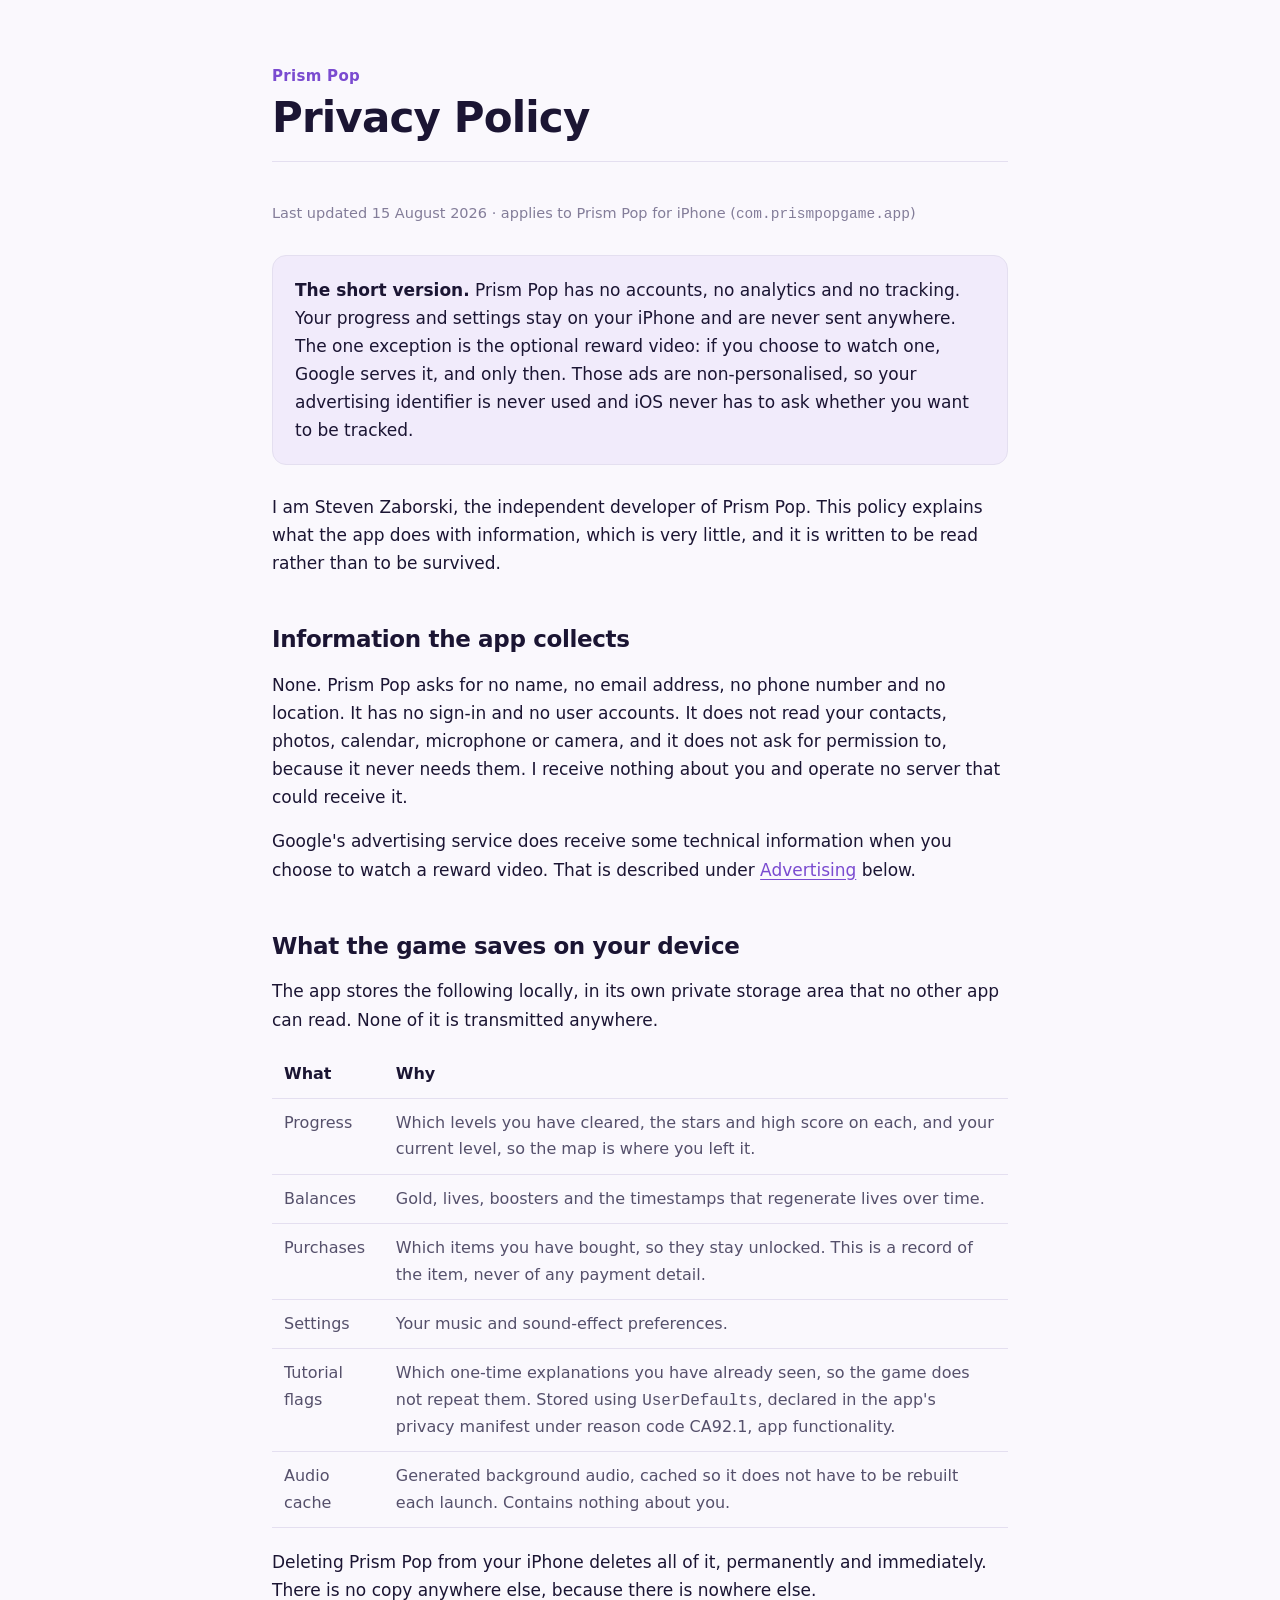
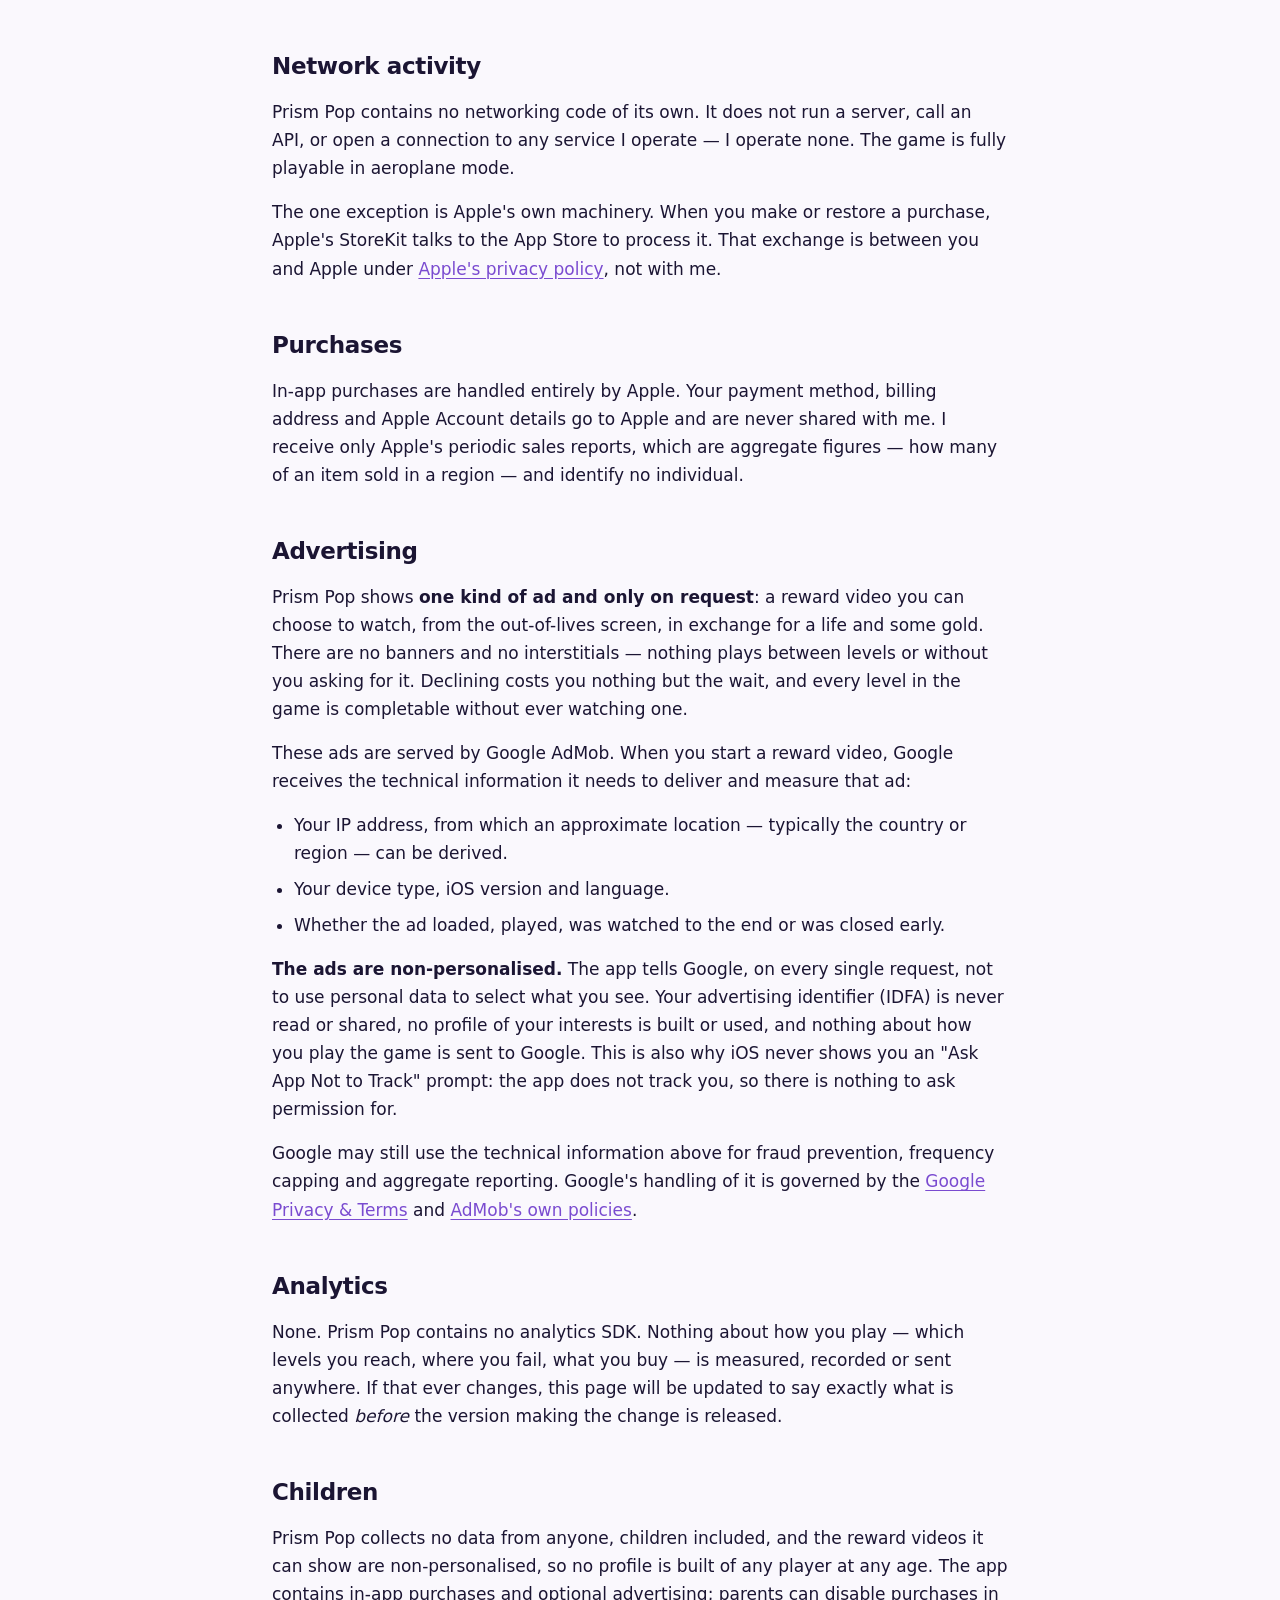
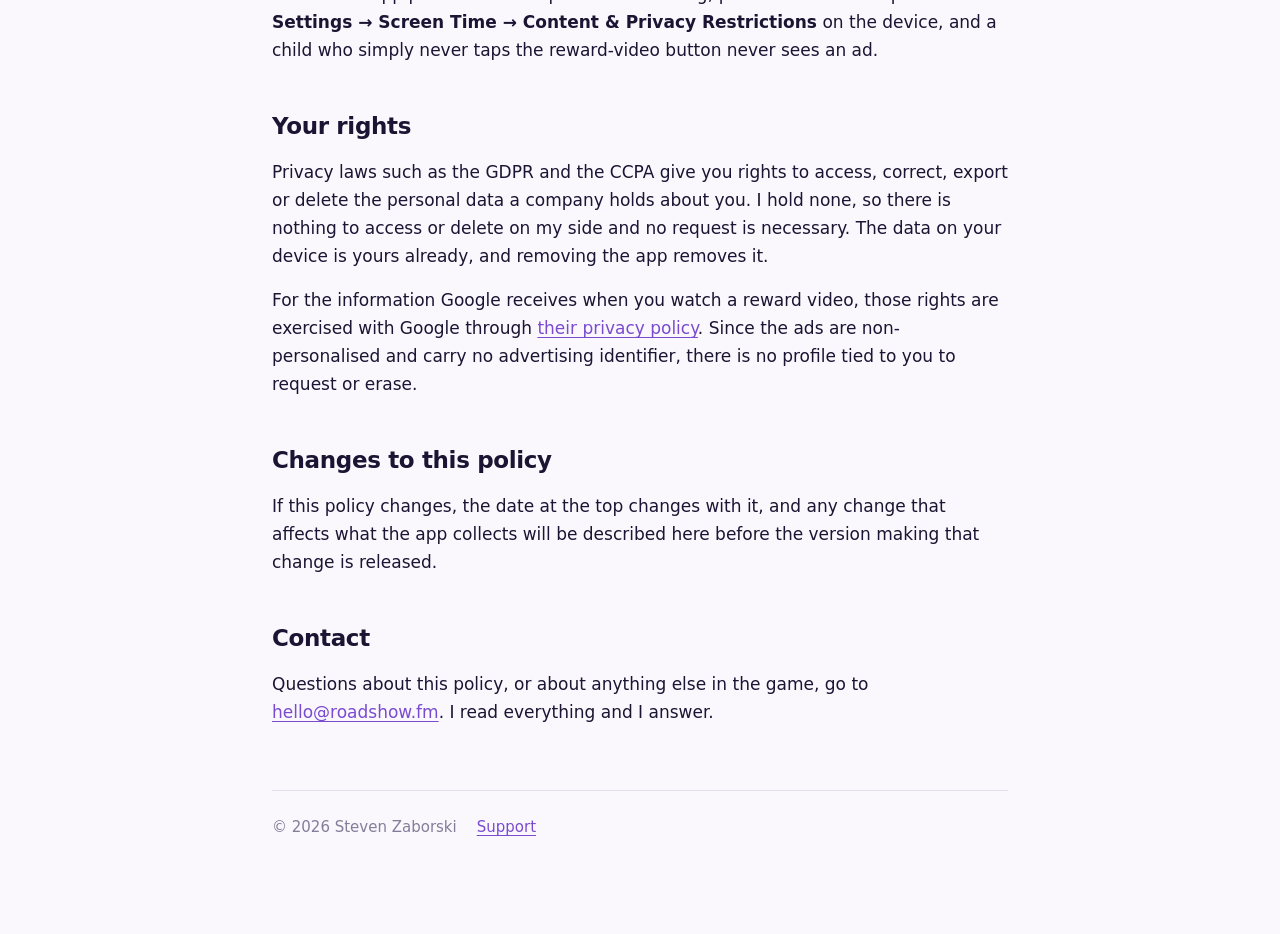
==== privacy.html @ a7c7065f "Prism Pop support and privacy pages" ====
<!doctype html>
<html lang="en">
<head>
<meta charset="utf-8" />
<meta name="viewport" content="width=device-width, initial-scale=1" />
<title>Privacy Policy — Prism Pop</title>
<meta name="description" content="Prism Pop collects no personal data. Everything the game saves stays on your device." />
<link rel="stylesheet" href="style.css" />
</head>
<body>
<div class="wrap">

<header>
  <p class="game">Prism Pop</p>
  <h1>Privacy Policy</h1>
</header>

<p class="updated">Last updated 15 August 2026 &middot; applies to Prism Pop for iPhone
  (<code>com.prismpopgame.app</code>)</p>

<div class="callout">
  <p><strong>The short version.</strong> Prism Pop has no accounts, no analytics
  and no tracking. Your progress and settings stay on your iPhone and are never
  sent anywhere. The one exception is the optional reward video: if you choose
  to watch one, Google serves it, and only then. Those ads are non-personalised,
  so your advertising identifier is never used and iOS never has to ask whether
  you want to be tracked.</p>
</div>

<p>I am Steven Zaborski, the independent developer of Prism Pop. This policy
  explains what the app does with information, which is very little, and it is
  written to be read rather than to be survived.</p>

<h2>Information the app collects</h2>

<p>None. Prism Pop asks for no name, no email address, no phone number and no
  location. It has no sign-in and no user accounts. It does not read your
  contacts, photos, calendar, microphone or camera, and it does not ask for
  permission to, because it never needs them. I receive nothing about you and
  operate no server that could receive it.</p>

<p>Google's advertising service does receive some technical information when you
  choose to watch a reward video. That is described under
  <a href="#ads">Advertising</a> below.</p>

<h2>What the game saves on your device</h2>

<p>The app stores the following locally, in its own private storage area that no
  other app can read. None of it is transmitted anywhere.</p>

<div class="scroller">
<table>
  <tr><th>What</th><th>Why</th></tr>
  <tr>
    <td>Progress</td>
    <td>Which levels you have cleared, the stars and high score on each, and your
      current level, so the map is where you left it.</td>
  </tr>
  <tr>
    <td>Balances</td>
    <td>Gold, lives, boosters and the timestamps that regenerate lives over time.</td>
  </tr>
  <tr>
    <td>Purchases</td>
    <td>Which items you have bought, so they stay unlocked. This is a record of
      the item, never of any payment detail.</td>
  </tr>
  <tr>
    <td>Settings</td>
    <td>Your music and sound-effect preferences.</td>
  </tr>
  <tr>
    <td>Tutorial flags</td>
    <td>Which one-time explanations you have already seen, so the game does not
      repeat them. Stored using <code>UserDefaults</code>, declared in the app's
      privacy manifest under reason code CA92.1, app functionality.</td>
  </tr>
  <tr>
    <td>Audio cache</td>
    <td>Generated background audio, cached so it does not have to be rebuilt each
      launch. Contains nothing about you.</td>
  </tr>
</table>
</div>

<p>Deleting Prism Pop from your iPhone deletes all of it, permanently and
  immediately. There is no copy anywhere else, because there is nowhere else.</p>

<h2>Network activity</h2>

<p>Prism Pop contains no networking code of its own. It does not run a server,
  call an API, or open a connection to any service I operate — I operate none.
  The game is fully playable in aeroplane mode.</p>

<p>The one exception is Apple's own machinery. When you make or restore a
  purchase, Apple's StoreKit talks to the App Store to process it. That exchange
  is between you and Apple under
  <a href="https://www.apple.com/legal/privacy/">Apple's privacy policy</a>, not
  with me.</p>

<h2>Purchases</h2>

<p>In-app purchases are handled entirely by Apple. Your payment method, billing
  address and Apple Account details go to Apple and are never shared with me. I
  receive only Apple's periodic sales reports, which are aggregate figures —
  how many of an item sold in a region — and identify no individual.</p>

<h2 id="ads">Advertising</h2>

<p>Prism Pop shows <strong>one kind of ad and only on request</strong>: a reward
  video you can choose to watch, from the out-of-lives screen, in exchange for a
  life and some gold. There are no banners and no interstitials — nothing plays
  between levels or without you asking for it. Declining costs you nothing but
  the wait, and every level in the game is completable without ever watching one.</p>

<p>These ads are served by Google AdMob. When you start a reward video, Google
  receives the technical information it needs to deliver and measure that ad:</p>

<ul>
  <li>Your IP address, from which an approximate location — typically the
    country or region — can be derived.</li>
  <li>Your device type, iOS version and language.</li>
  <li>Whether the ad loaded, played, was watched to the end or was closed early.</li>
</ul>

<p><strong>The ads are non-personalised.</strong> The app tells Google, on every
  single request, not to use personal data to select what you see. Your
  advertising identifier (IDFA) is never read or shared, no profile of your
  interests is built or used, and nothing about how you play the game is sent to
  Google. This is also why iOS never shows you an "Ask App Not to Track" prompt:
  the app does not track you, so there is nothing to ask permission for.</p>

<p>Google may still use the technical information above for fraud prevention,
  frequency capping and aggregate reporting. Google's handling of it is governed
  by the
  <a href="https://policies.google.com/technologies/partner-sites">Google Privacy &amp; Terms</a>
  and <a href="https://support.google.com/admob/answer/6128543">AdMob's own policies</a>.</p>

<h2>Analytics</h2>

<p>None. Prism Pop contains no analytics SDK. Nothing about how you play — which
  levels you reach, where you fail, what you buy — is measured, recorded or sent
  anywhere. If that ever changes, this page will be updated to say exactly what
  is collected <em>before</em> the version making the change is released.</p>

<h2>Children</h2>

<p>Prism Pop collects no data from anyone, children included, and the reward
  videos it can show are non-personalised, so no profile is built of any player
  at any age. The app contains in-app purchases and optional advertising;
  parents can disable purchases in <strong>Settings &rarr; Screen Time &rarr;
  Content &amp; Privacy Restrictions</strong> on the device, and a child who
  simply never taps the reward-video button never sees an ad.</p>

<h2>Your rights</h2>

<p>Privacy laws such as the GDPR and the CCPA give you rights to access, correct,
  export or delete the personal data a company holds about you. I hold none, so
  there is nothing to access or delete on my side and no request is necessary.
  The data on your device is yours already, and removing the app removes it.</p>

<p>For the information Google receives when you watch a reward video, those
  rights are exercised with Google through
  <a href="https://policies.google.com/privacy">their privacy policy</a>. Since
  the ads are non-personalised and carry no advertising identifier, there is no
  profile tied to you to request or erase.</p>

<h2>Changes to this policy</h2>

<p>If this policy changes, the date at the top changes with it, and any change
  that affects what the app collects will be described here before the version
  making that change is released.</p>

<h2>Contact</h2>

<p>Questions about this policy, or about anything else in the game, go to
  <a href="mailto:hello@roadshow.fm">hello@roadshow.fm</a>. I read everything
  and I answer.</p>

<footer>
  <span>&copy; 2026 Steven Zaborski</span>
  <a href="index.html">Support</a>
</footer>

</div>
</body>
</html>
---- style.css ----
/* Shared styling for the two public pages App Store Connect requires.
   Self-contained: no webfonts, no CDN, nothing to break years from now. */

:root {
  --ground: #faf8fd;
  --surface: #ffffff;
  --edge: #e4dff0;
  --ink: #1b1533;
  --ink-dim: #55506b;
  --ink-faint: #837d99;
  --accent: #7a4bd0;
  --accent-soft: #f1ebfb;
  --display: ui-rounded, "SF Pro Rounded", "Segoe UI", system-ui, sans-serif;
  --body: system-ui, -apple-system, "Segoe UI", Roboto, sans-serif;
}

@media (prefers-color-scheme: dark) {
  :root {
    --ground: #100c22;
    --surface: #1a1436;
    --edge: #2e2752;
    --ink: #f2effa;
    --ink-dim: #b3abd0;
    --ink-faint: #837b9f;
    --accent: #ffc74d;
    --accent-soft: #241d44;
  }
}

* { box-sizing: border-box; }

body {
  margin: 0;
  padding: 0 22px 96px;
  background: var(--ground);
  color: var(--ink);
  font-family: var(--body);
  font-size: 17px;
  line-height: 1.65;
  -webkit-text-size-adjust: 100%;
}

.wrap { max-width: 46rem; margin: 0 auto; }

header {
  padding: 64px 0 8px;
  border-bottom: 1px solid var(--edge);
  margin-bottom: 40px;
}

.game {
  font-family: var(--display);
  font-size: 15px;
  font-weight: 700;
  letter-spacing: 0.02em;
  color: var(--accent);
  margin: 0 0 6px;
}

h1 {
  font-family: var(--display);
  font-size: clamp(30px, 6vw, 42px);
  font-weight: 700;
  letter-spacing: -0.02em;
  line-height: 1.1;
  margin: 0 0 12px;
  text-wrap: balance;
}

.updated {
  font-size: 14.5px;
  color: var(--ink-faint);
  margin: 0 0 28px;
}

h2 {
  font-family: var(--display);
  font-size: 23px;
  font-weight: 700;
  letter-spacing: -0.015em;
  margin: 44px 0 12px;
  text-wrap: balance;
}

h3 {
  font-family: var(--display);
  font-size: 18px;
  font-weight: 600;
  margin: 30px 0 6px;
}

p { margin: 0 0 16px; }

ul { margin: 0 0 16px; padding-left: 22px; }
li { margin-bottom: 8px; }

a {
  color: var(--accent);
  text-underline-offset: 3px;
}
a:focus-visible {
  outline: 2px solid var(--accent);
  outline-offset: 3px;
  border-radius: 3px;
}

.lede {
  font-size: 19px;
  color: var(--ink-dim);
}

.callout {
  background: var(--accent-soft);
  border: 1px solid var(--edge);
  border-radius: 14px;
  padding: 20px 22px;
  margin: 0 0 28px;
}
.callout p:last-child { margin-bottom: 0; }
.callout strong { color: var(--ink); }

table {
  width: 100%;
  border-collapse: collapse;
  margin: 0 0 20px;
  font-size: 16px;
}
th, td {
  text-align: left;
  padding: 11px 12px;
  border-bottom: 1px solid var(--edge);
  vertical-align: top;
}
th {
  font-family: var(--display);
  font-weight: 600;
  color: var(--ink);
}
td { color: var(--ink-dim); }

.scroller { overflow-x: auto; }

footer {
  margin-top: 64px;
  padding-top: 24px;
  border-top: 1px solid var(--edge);
  font-size: 15px;
  color: var(--ink-faint);
  display: flex;
  flex-wrap: wrap;
  gap: 8px 20px;
}
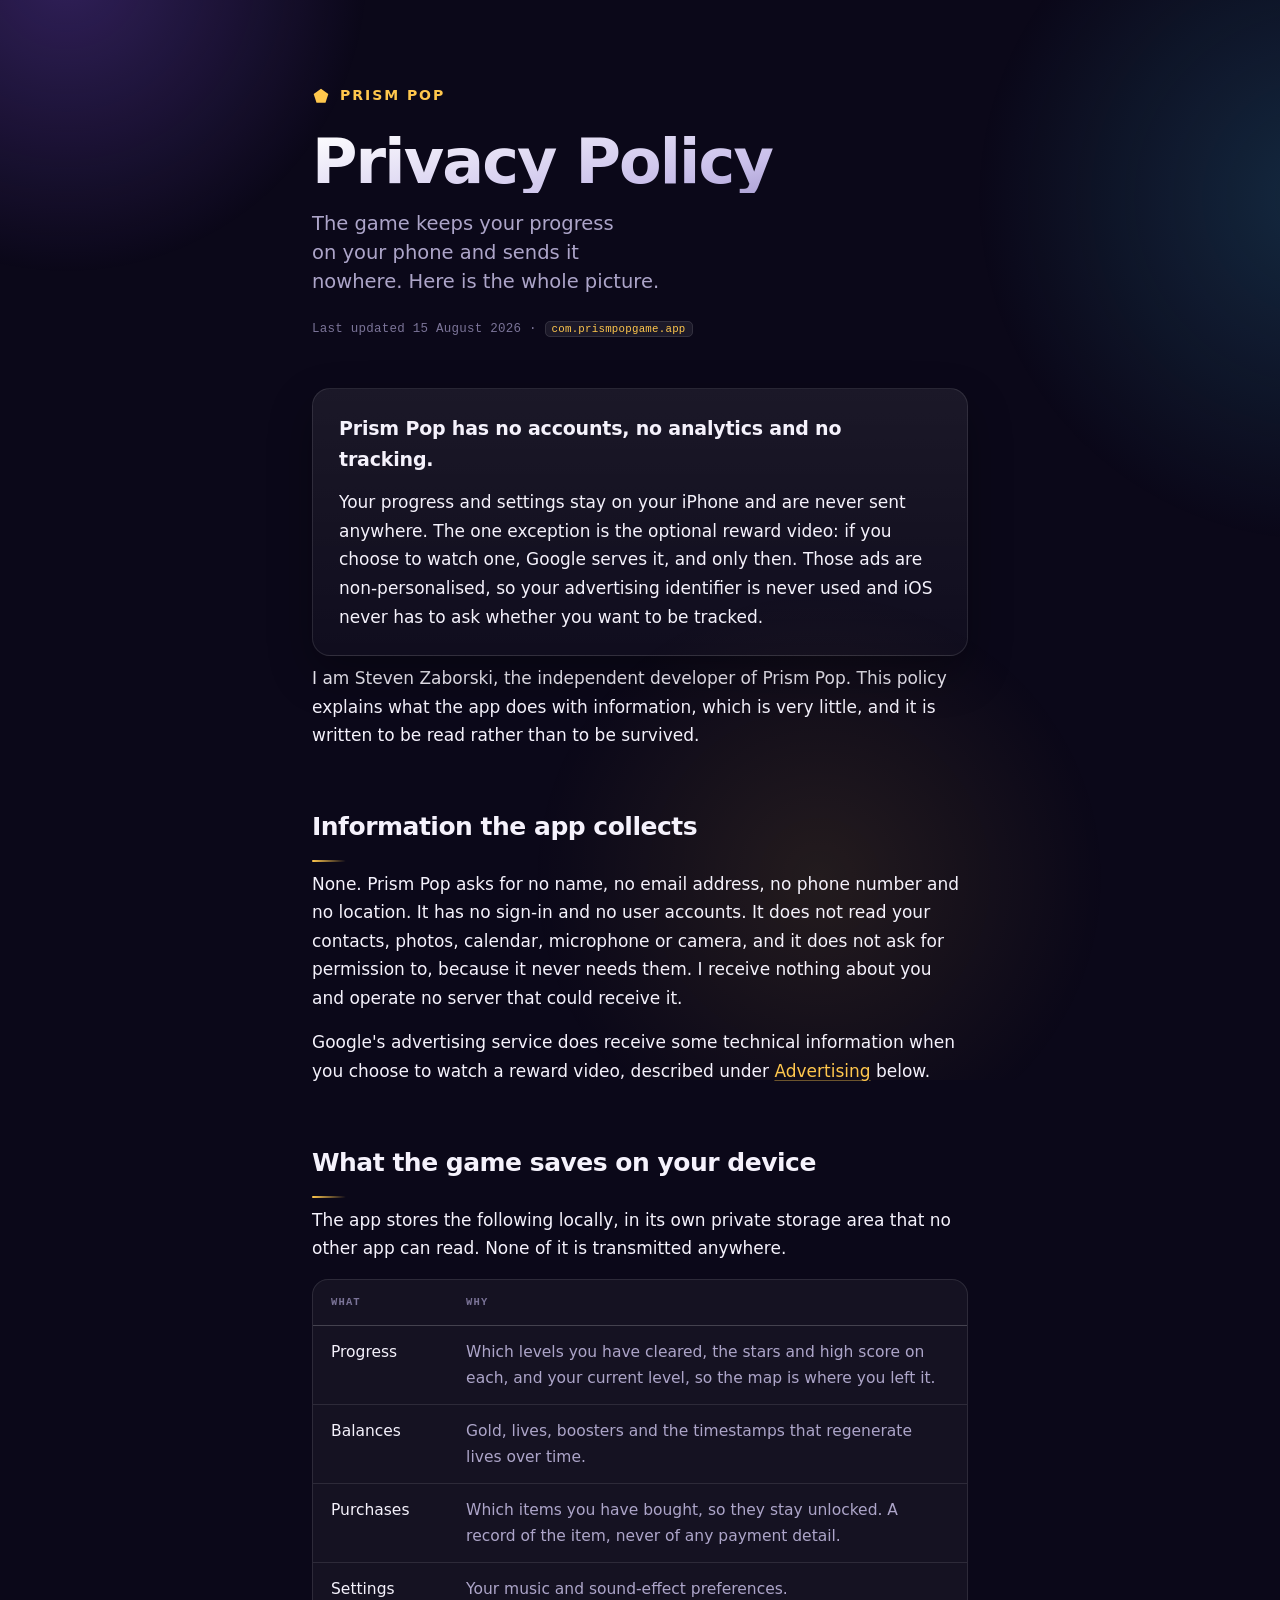
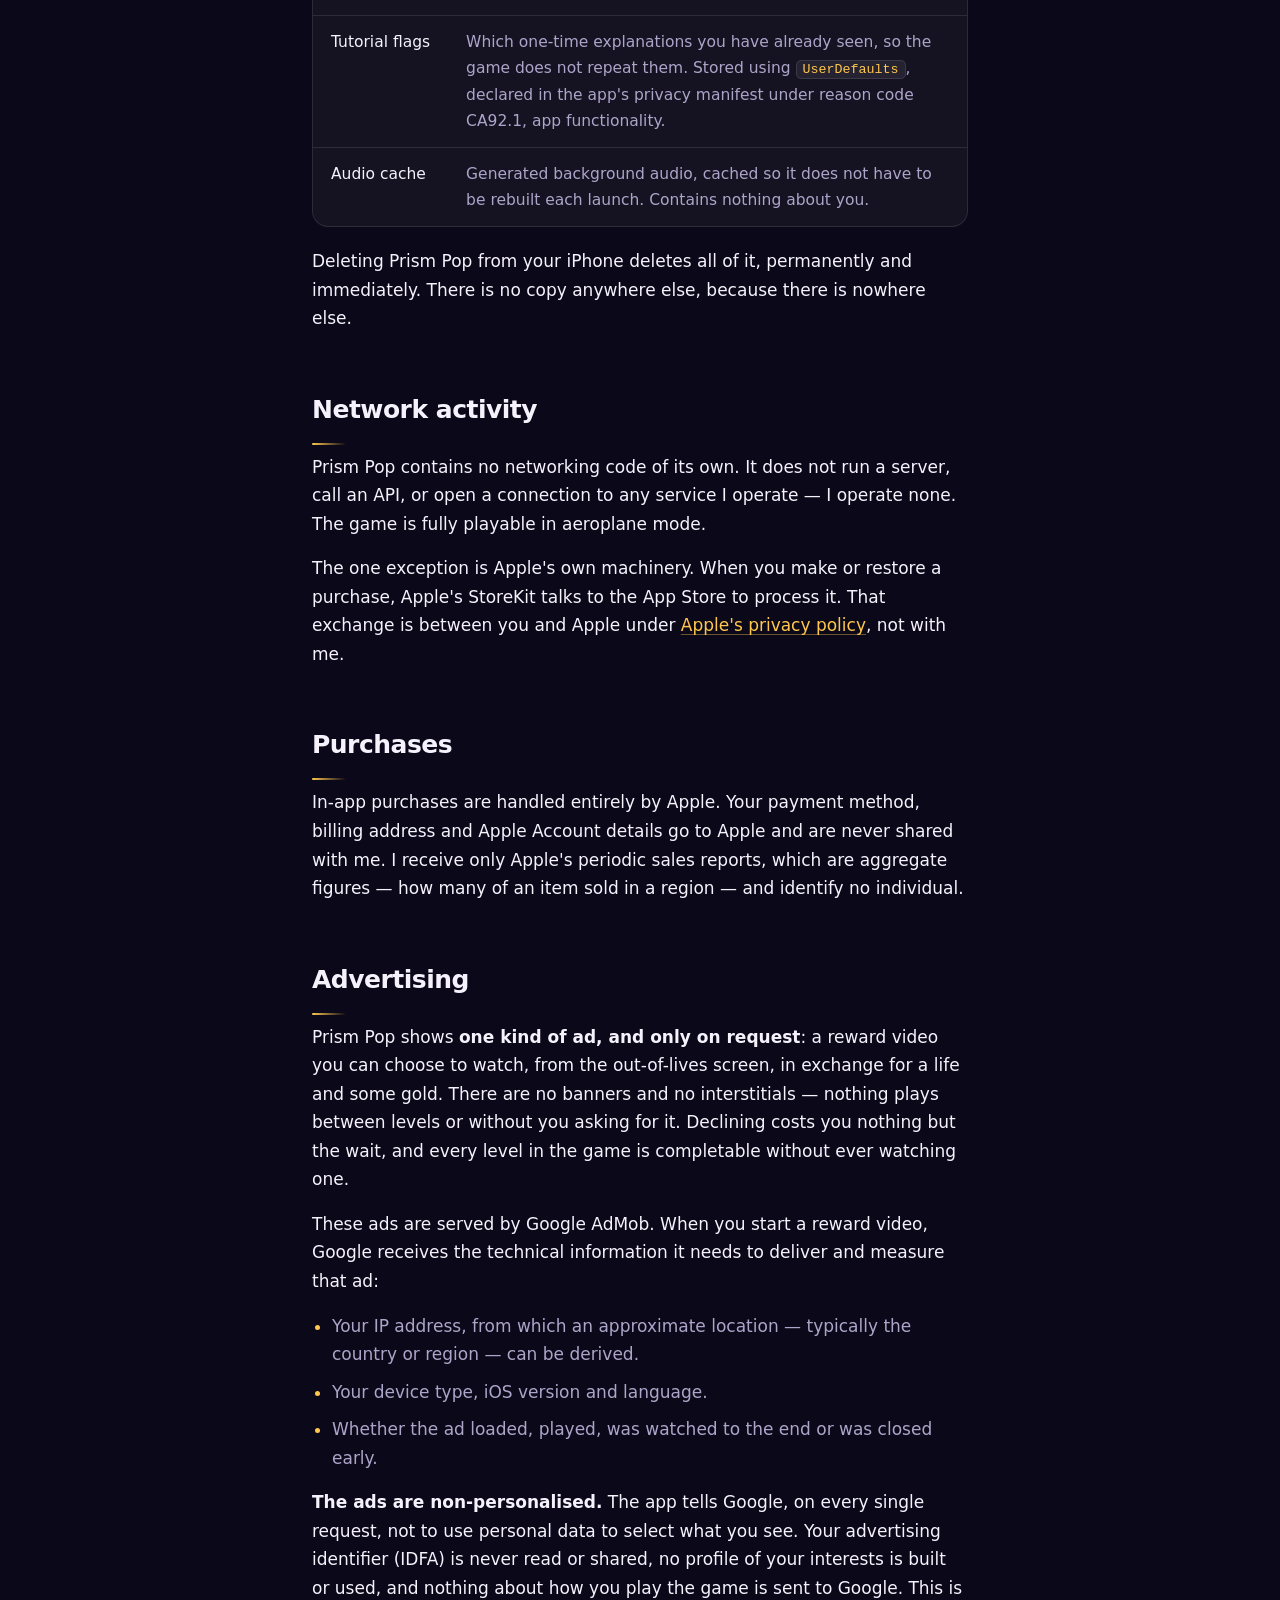
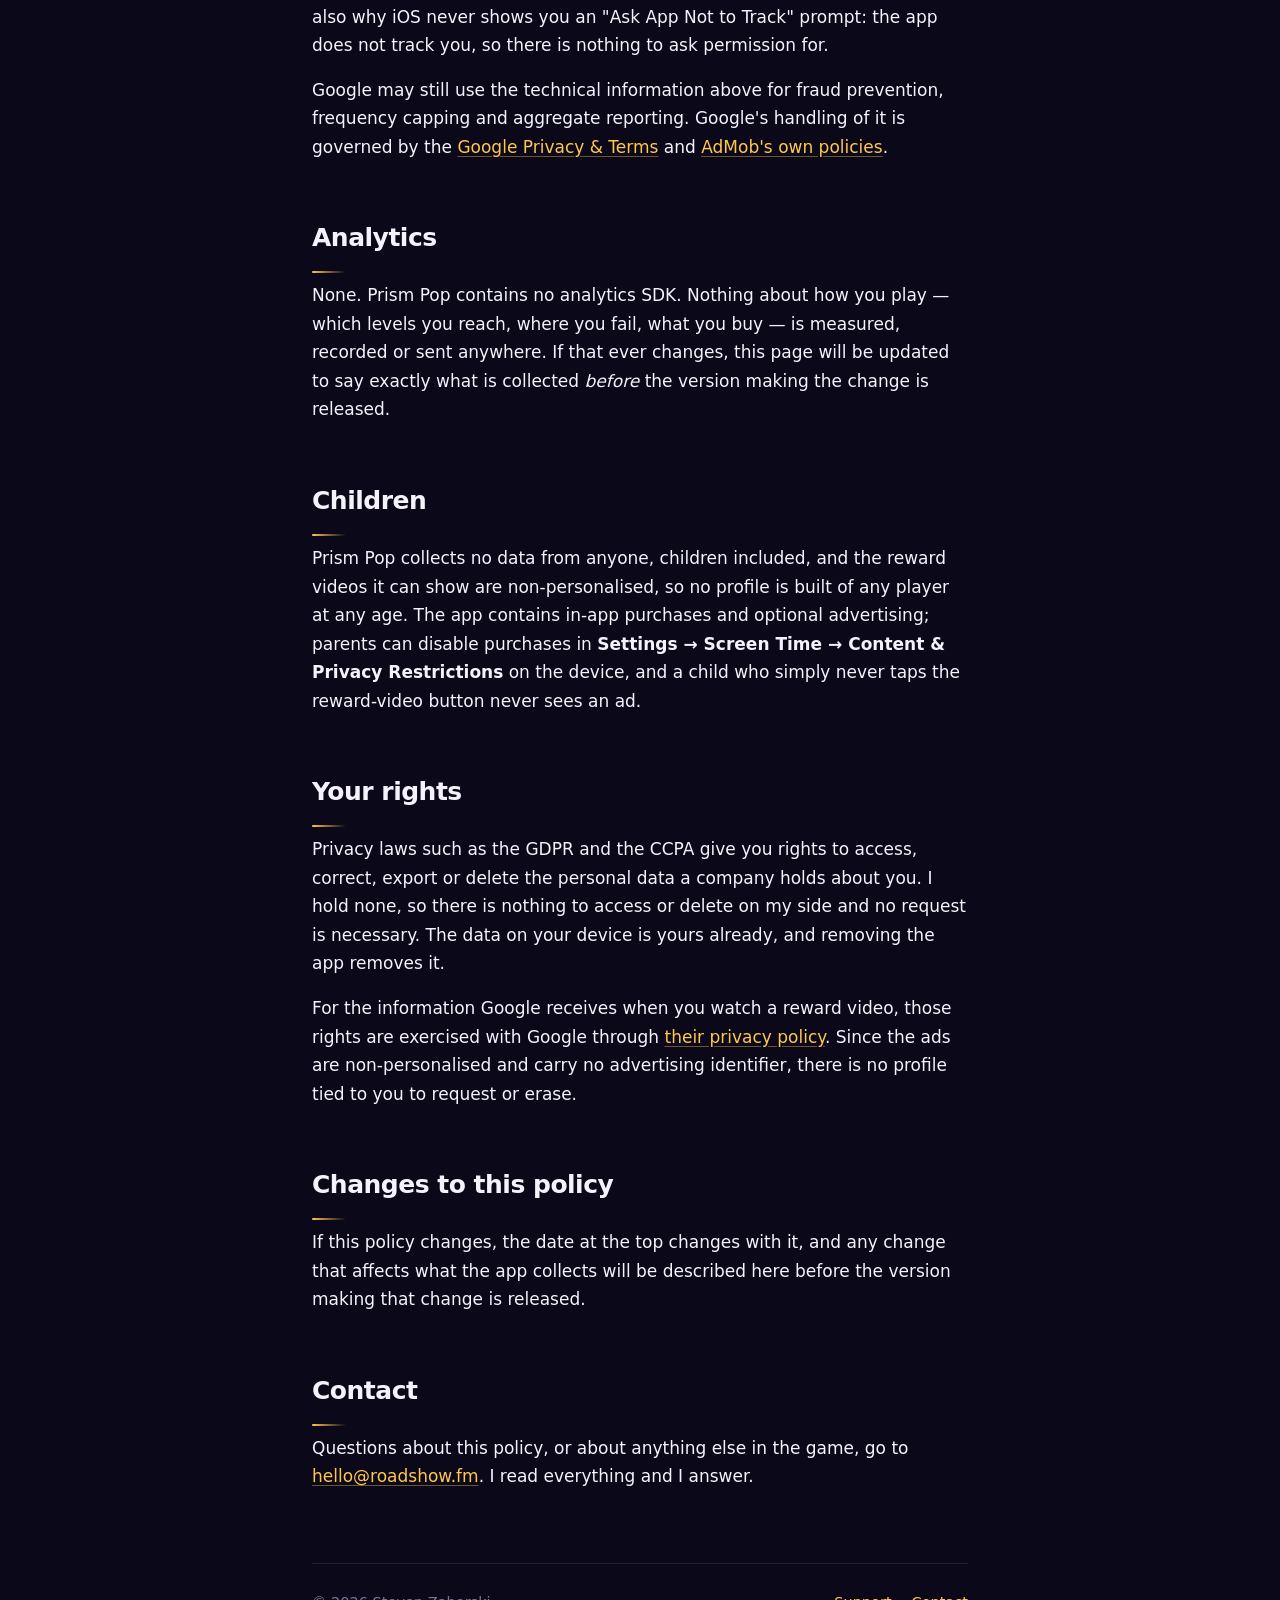
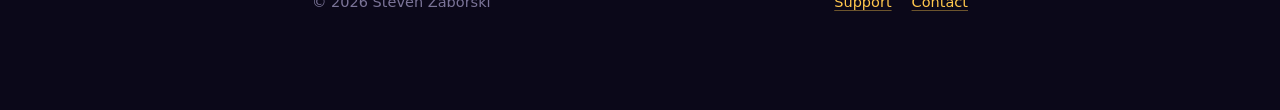
==== commit 251835e3: "Redesign in the game's palette" ====
--- a/privacy.html
+++ b/privacy.html
@@ -5,26 +5,37 @@
 <meta name="viewport" content="width=device-width, initial-scale=1" />
 <title>Privacy Policy — Prism Pop</title>
 <meta name="description" content="Prism Pop collects no personal data. Everything the game saves stays on your device." />
+<meta name="theme-color" content="#0B0819" />
+<link rel="icon" href="data:image/svg+xml,%3Csvg xmlns='http://www.w3.org/2000/svg' viewBox='0 0 32 32'%3E%3Cpolygon points='16,3 29,12.5 24,28 8,28 3,12.5' fill='%23FFC74D'/%3E%3C/svg%3E" />
 <link rel="stylesheet" href="style.css" />
 </head>
 <body>
+<div class="aurora" aria-hidden="true"></div>
+
 <div class="wrap">
 
-<header>
-  <p class="game">Prism Pop</p>
+<header class="masthead">
+  <a class="wordmark" href="index.html">
+    <svg width="18" height="18" viewBox="0 0 32 32" aria-hidden="true">
+      <polygon points="16,3 29,12.5 24,28 8,28 3,12.5" fill="#FFC74D" />
+    </svg>
+    Prism Pop
+  </a>
   <h1>Privacy Policy</h1>
+  <p class="standfirst">The game keeps your progress on your phone and sends it
+    nowhere. Here is the whole picture.</p>
+  <p class="stamp">Last updated 15 August 2026 · <code>com.prismpopgame.app</code></p>
 </header>
 
-<p class="updated">Last updated 15 August 2026 &middot; applies to Prism Pop for iPhone
-  (<code>com.prismpopgame.app</code>)</p>
+<main>
 
 <div class="callout">
-  <p><strong>The short version.</strong> Prism Pop has no accounts, no analytics
-  and no tracking. Your progress and settings stay on your iPhone and are never
-  sent anywhere. The one exception is the optional reward video: if you choose
-  to watch one, Google serves it, and only then. Those ads are non-personalised,
-  so your advertising identifier is never used and iOS never has to ask whether
-  you want to be tracked.</p>
+  <p class="lead">Prism Pop has no accounts, no analytics and no tracking.</p>
+  <p>Your progress and settings stay on your iPhone and are never sent anywhere.
+    The one exception is the optional reward video: if you choose to watch one,
+    Google serves it, and only then. Those ads are non-personalised, so your
+    advertising identifier is never used and iOS never has to ask whether you
+    want to be tracked.</p>
 </div>
 
 <p>I am Steven Zaborski, the independent developer of Prism Pop. This policy
@@ -40,8 +51,8 @@
   operate no server that could receive it.</p>
 
 <p>Google's advertising service does receive some technical information when you
-  choose to watch a reward video. That is described under
-  <a href="#ads">Advertising</a> below.</p>
+  choose to watch a reward video, described under <a href="#ads">Advertising</a>
+  below.</p>
 
 <h2>What the game saves on your device</h2>
 
@@ -62,8 +73,8 @@
   </tr>
   <tr>
     <td>Purchases</td>
-    <td>Which items you have bought, so they stay unlocked. This is a record of
-      the item, never of any payment detail.</td>
+    <td>Which items you have bought, so they stay unlocked. A record of the item,
+      never of any payment detail.</td>
   </tr>
   <tr>
     <td>Settings</td>
@@ -107,7 +118,7 @@
 
 <h2 id="ads">Advertising</h2>
 
-<p>Prism Pop shows <strong>one kind of ad and only on request</strong>: a reward
+<p>Prism Pop shows <strong>one kind of ad, and only on request</strong>: a reward
   video you can choose to watch, from the out-of-lives screen, in exchange for a
   life and some gold. There are no banners and no interstitials — nothing plays
   between levels or without you asking for it. Declining costs you nothing but
@@ -117,8 +128,8 @@
   receives the technical information it needs to deliver and measure that ad:</p>
 
 <ul>
-  <li>Your IP address, from which an approximate location — typically the
-    country or region — can be derived.</li>
+  <li>Your IP address, from which an approximate location — typically the country
+    or region — can be derived.</li>
   <li>Your device type, iOS version and language.</li>
   <li>Whether the ad loaded, played, was watched to the end or was closed early.</li>
 </ul>
@@ -146,40 +157,45 @@
 <h2>Children</h2>
 
 <p>Prism Pop collects no data from anyone, children included, and the reward
-  videos it can show are non-personalised, so no profile is built of any player
-  at any age. The app contains in-app purchases and optional advertising;
-  parents can disable purchases in <strong>Settings &rarr; Screen Time &rarr;
-  Content &amp; Privacy Restrictions</strong> on the device, and a child who
-  simply never taps the reward-video button never sees an ad.</p>
+  videos it can show are non-personalised, so no profile is built of any player at
+  any age. The app contains in-app purchases and optional advertising; parents can
+  disable purchases in <strong>Settings → Screen Time → Content &amp; Privacy
+  Restrictions</strong> on the device, and a child who simply never taps the
+  reward-video button never sees an ad.</p>
 
 <h2>Your rights</h2>
 
 <p>Privacy laws such as the GDPR and the CCPA give you rights to access, correct,
   export or delete the personal data a company holds about you. I hold none, so
-  there is nothing to access or delete on my side and no request is necessary.
-  The data on your device is yours already, and removing the app removes it.</p>
-
-<p>For the information Google receives when you watch a reward video, those
-  rights are exercised with Google through
-  <a href="https://policies.google.com/privacy">their privacy policy</a>. Since
-  the ads are non-personalised and carry no advertising identifier, there is no
-  profile tied to you to request or erase.</p>
+  there is nothing to access or delete on my side and no request is necessary. The
+  data on your device is yours already, and removing the app removes it.</p>
+
+<p>For the information Google receives when you watch a reward video, those rights
+  are exercised with Google through
+  <a href="https://policies.google.com/privacy">their privacy policy</a>. Since the
+  ads are non-personalised and carry no advertising identifier, there is no profile
+  tied to you to request or erase.</p>
 
 <h2>Changes to this policy</h2>
 
-<p>If this policy changes, the date at the top changes with it, and any change
-  that affects what the app collects will be described here before the version
-  making that change is released.</p>
+<p>If this policy changes, the date at the top changes with it, and any change that
+  affects what the app collects will be described here before the version making
+  that change is released.</p>
 
 <h2>Contact</h2>
 
 <p>Questions about this policy, or about anything else in the game, go to
-  <a href="mailto:hello@roadshow.fm">hello@roadshow.fm</a>. I read everything
-  and I answer.</p>
+  <a href="mailto:hello@roadshow.fm">hello@roadshow.fm</a>. I read everything and
+  I answer.</p>
+
+</main>
 
 <footer>
   <span>&copy; 2026 Steven Zaborski</span>
-  <a href="index.html">Support</a>
+  <nav>
+    <a href="index.html">Support</a>
+    <a href="mailto:hello@roadshow.fm">Contact</a>
+  </nav>
 </footer>
 
 </div>
--- a/style.css
+++ b/style.css
@@ -1,152 +1,268 @@
-/* Shared styling for the two public pages App Store Connect requires.
-   Self-contained: no webfonts, no CDN, nothing to break years from now. */
+/* Prism Pop — public pages.
+   Self-contained: no webfonts, no CDN, no JavaScript. The page commits to the
+   game's night palette rather than tracking the system theme, so it reads as an
+   extension of the app on any device. Every colour is painted explicitly. */
 
 :root {
-  --ground: #faf8fd;
-  --surface: #ffffff;
-  --edge: #e4dff0;
-  --ink: #1b1533;
-  --ink-dim: #55506b;
-  --ink-faint: #837d99;
-  --accent: #7a4bd0;
-  --accent-soft: #f1ebfb;
-  --display: ui-rounded, "SF Pro Rounded", "Segoe UI", system-ui, sans-serif;
+  --night: #0B0819;
+  --night-2: #100B24;
+  --surface: rgba(255, 255, 255, 0.045);
+  --surface-firm: rgba(255, 255, 255, 0.07);
+  --edge: rgba(255, 255, 255, 0.10);
+  --edge-lit: rgba(255, 255, 255, 0.20);
+  --ink: #F5F2FC;
+  --ink-dim: #ADA5C9;
+  --ink-faint: #7B7498;
+  --amber: #FFC74D;
+  --violet: #7A4FD6;
+  --teal: #2C7FA6;
+  --rose: #FF6B7A;
+
+  --display: ui-rounded, "SF Pro Rounded", "Hiragino Maru Gothic ProN",
+             "Segoe UI", system-ui, sans-serif;
   --body: system-ui, -apple-system, "Segoe UI", Roboto, sans-serif;
-}
-
-@media (prefers-color-scheme: dark) {
-  :root {
-    --ground: #100c22;
-    --surface: #1a1436;
-    --edge: #2e2752;
-    --ink: #f2effa;
-    --ink-dim: #b3abd0;
-    --ink-faint: #837b9f;
-    --accent: #ffc74d;
-    --accent-soft: #241d44;
-  }
+  --mono: ui-monospace, "SF Mono", Menlo, Consolas, monospace;
 }
 
 * { box-sizing: border-box; }
+
+html { scroll-behavior: smooth; }
 
 body {
   margin: 0;
-  padding: 0 22px 96px;
-  background: var(--ground);
+  background: var(--night);
   color: var(--ink);
   font-family: var(--body);
   font-size: 17px;
-  line-height: 1.65;
+  line-height: 1.68;
+  -webkit-font-smoothing: antialiased;
   -webkit-text-size-adjust: 100%;
-}
-
-.wrap { max-width: 46rem; margin: 0 auto; }
-
-header {
-  padding: 64px 0 8px;
-  border-bottom: 1px solid var(--edge);
-  margin-bottom: 40px;
-}
-
-.game {
-  font-family: var(--display);
-  font-size: 15px;
+  overflow-x: hidden;
+}
+
+/* --- The aurora. Three slow blooms behind everything, the same trick the
+       game's background uses. Decoration only: no content depends on it. --- */
+.aurora {
+  position: fixed;
+  inset: -20vh -20vw;
+  z-index: -1;
+  pointer-events: none;
+  background:
+    radial-gradient(38vw 38vw at 18% 12%, rgba(122, 79, 214, 0.34), transparent 62%),
+    radial-gradient(42vw 42vw at 88% 30%, rgba(44, 127, 166, 0.28), transparent 64%),
+    radial-gradient(34vw 34vw at 60% 84%, rgba(255, 199, 77, 0.10), transparent 66%);
+  animation: drift 48s ease-in-out infinite alternate;
+}
+@keyframes drift {
+  0%   { transform: translate3d(0, 0, 0) scale(1); }
+  50%  { transform: translate3d(2.5%, -2%, 0) scale(1.08); }
+  100% { transform: translate3d(-2%, 2.5%, 0) scale(1.03); }
+}
+@media (prefers-reduced-motion: reduce) {
+  .aurora { animation: none; }
+  html { scroll-behavior: auto; }
+}
+
+.wrap { max-width: 44rem; margin: 0 auto; padding: 0 24px 96px; }
+
+/* --- Masthead --- */
+.masthead { padding: 84px 0 40px; }
+
+.wordmark {
+  display: inline-flex;
+  align-items: center;
+  gap: 10px;
+  font-family: var(--display);
+  font-size: 14px;
   font-weight: 700;
+  letter-spacing: 0.14em;
+  text-transform: uppercase;
+  color: var(--amber);
+  text-decoration: none;
+  margin-bottom: 22px;
+}
+.wordmark svg { display: block; }
+
+h1 {
+  font-family: var(--display);
+  font-size: clamp(38px, 8vw, 62px);
+  font-weight: 800;
+  letter-spacing: -0.03em;
+  line-height: 1.02;
+  margin: 0 0 16px;
+  text-wrap: balance;
+  background: linear-gradient(168deg, #FFFFFF 0%, #C9BFEA 62%, #8E82BE 100%);
+  -webkit-background-clip: text;
+  background-clip: text;
+  color: transparent;
+}
+
+.standfirst {
+  margin: 0;
+  max-width: 34ch;
+  font-size: 19.5px;
+  line-height: 1.5;
+  color: var(--ink-dim);
+  text-wrap: balance;
+}
+
+.stamp {
+  margin: 22px 0 0;
+  font-family: var(--mono);
+  font-size: 12.5px;
   letter-spacing: 0.02em;
-  color: var(--accent);
-  margin: 0 0 6px;
-}
-
-h1 {
-  font-family: var(--display);
-  font-size: clamp(30px, 6vw, 42px);
+  color: var(--ink-faint);
+}
+.stamp code { color: var(--amber); }
+
+/* The six gem silhouettes: the game's whole thesis in one row. */
+.gems {
+  display: flex;
+  gap: 14px;
+  margin: 34px 0 0;
+  flex-wrap: wrap;
+}
+.gems svg { display: block; }
+
+/* --- Body --- */
+main { padding-top: 8px; }
+
+h2 {
+  font-family: var(--display);
+  font-size: 25px;
   font-weight: 700;
   letter-spacing: -0.02em;
-  line-height: 1.1;
-  margin: 0 0 12px;
+  margin: 56px 0 8px;
   text-wrap: balance;
-}
-
-.updated {
+  scroll-margin-top: 24px;
+}
+h2::after {
+  content: "";
+  display: block;
+  width: 34px;
+  height: 2px;
+  margin-top: 12px;
+  border-radius: 2px;
+  background: linear-gradient(90deg, var(--amber), rgba(255, 199, 77, 0));
+}
+
+h3 {
+  font-family: var(--display);
+  font-size: 18.5px;
+  font-weight: 600;
+  letter-spacing: -0.01em;
+  margin: 34px 0 6px;
+  color: var(--ink);
+}
+
+p { margin: 0 0 16px; max-width: 66ch; }
+
+ul { margin: 0 0 16px; padding-left: 20px; max-width: 66ch; }
+li { margin-bottom: 9px; color: var(--ink-dim); }
+li::marker { color: var(--amber); }
+
+strong { color: var(--ink); font-weight: 600; }
+em { color: var(--ink); font-style: italic; }
+
+a {
+  color: var(--amber);
+  text-decoration-color: rgba(255, 199, 77, 0.4);
+  text-underline-offset: 3px;
+  transition: text-decoration-color 160ms ease;
+}
+a:hover { text-decoration-color: var(--amber); }
+a:focus-visible {
+  outline: 2px solid var(--amber);
+  outline-offset: 3px;
+  border-radius: 4px;
+}
+
+code {
+  font-family: var(--mono);
+  font-size: 0.86em;
+  background: var(--surface-firm);
+  border: 1px solid var(--edge);
+  color: var(--amber);
+  padding: 1px 6px;
+  border-radius: 5px;
+}
+
+/* --- Callout --- */
+.callout {
+  position: relative;
+  margin: 0 0 8px;
+  padding: 24px 26px;
+  border-radius: 18px;
+  background: linear-gradient(180deg, rgba(255, 255, 255, 0.065), rgba(255, 255, 255, 0.025));
+  border: 1px solid var(--edge);
+  box-shadow: 0 18px 44px rgba(0, 0, 0, 0.30);
+}
+.callout p { margin: 0 0 12px; max-width: none; }
+.callout p:last-child { margin: 0; }
+.callout .lead {
+  font-family: var(--display);
+  font-size: 19px;
+  font-weight: 600;
+  letter-spacing: -0.01em;
+  color: var(--ink);
+}
+
+/* --- Table --- */
+.scroller {
+  overflow-x: auto;
+  margin: 0 0 20px;
+  border: 1px solid var(--edge);
+  border-radius: 16px;
+  background: var(--surface);
+}
+table { border-collapse: collapse; width: 100%; font-size: 15.5px; min-width: 420px; }
+th {
+  text-align: left;
+  font-family: var(--mono);
+  font-size: 10.5px;
+  letter-spacing: 0.11em;
+  text-transform: uppercase;
+  color: var(--ink-faint);
+  font-weight: 600;
+  padding: 14px 18px;
+  border-bottom: 1px solid var(--edge-lit);
+  white-space: nowrap;
+}
+td {
+  padding: 13px 18px;
+  border-bottom: 1px solid var(--edge);
+  vertical-align: top;
+  color: var(--ink-dim);
+}
+tr:last-child td { border-bottom: 0; }
+td:first-child { color: var(--ink); font-weight: 500; white-space: nowrap; }
+
+/* --- Questions (support page) --- */
+.qa { margin: 0; padding: 0; }
+.qa > div {
+  padding: 22px 0;
+  border-bottom: 1px solid var(--edge);
+}
+.qa > div:last-child { border-bottom: 0; }
+.qa h3 { margin: 0 0 8px; }
+.qa p:last-child, .qa ul:last-child { margin-bottom: 0; }
+
+/* --- Footer --- */
+footer {
+  margin-top: 72px;
+  padding-top: 26px;
+  border-top: 1px solid var(--edge);
+  display: flex;
+  flex-wrap: wrap;
+  gap: 10px 24px;
+  align-items: center;
   font-size: 14.5px;
   color: var(--ink-faint);
-  margin: 0 0 28px;
-}
-
-h2 {
-  font-family: var(--display);
-  font-size: 23px;
-  font-weight: 700;
-  letter-spacing: -0.015em;
-  margin: 44px 0 12px;
-  text-wrap: balance;
-}
-
-h3 {
-  font-family: var(--display);
-  font-size: 18px;
-  font-weight: 600;
-  margin: 30px 0 6px;
-}
-
-p { margin: 0 0 16px; }
-
-ul { margin: 0 0 16px; padding-left: 22px; }
-li { margin-bottom: 8px; }
-
-a {
-  color: var(--accent);
-  text-underline-offset: 3px;
-}
-a:focus-visible {
-  outline: 2px solid var(--accent);
-  outline-offset: 3px;
-  border-radius: 3px;
-}
-
-.lede {
-  font-size: 19px;
-  color: var(--ink-dim);
-}
-
-.callout {
-  background: var(--accent-soft);
-  border: 1px solid var(--edge);
-  border-radius: 14px;
-  padding: 20px 22px;
-  margin: 0 0 28px;
-}
-.callout p:last-child { margin-bottom: 0; }
-.callout strong { color: var(--ink); }
-
-table {
-  width: 100%;
-  border-collapse: collapse;
-  margin: 0 0 20px;
-  font-size: 16px;
-}
-th, td {
-  text-align: left;
-  padding: 11px 12px;
-  border-bottom: 1px solid var(--edge);
-  vertical-align: top;
-}
-th {
-  font-family: var(--display);
-  font-weight: 600;
-  color: var(--ink);
-}
-td { color: var(--ink-dim); }
-
-.scroller { overflow-x: auto; }
-
-footer {
-  margin-top: 64px;
-  padding-top: 24px;
-  border-top: 1px solid var(--edge);
-  font-size: 15px;
-  color: var(--ink-faint);
-  display: flex;
-  flex-wrap: wrap;
-  gap: 8px 20px;
-}
+}
+footer nav { display: flex; gap: 20px; margin-left: auto; }
+
+@media (max-width: 560px) {
+  .masthead { padding-top: 56px; }
+  .wrap { padding-bottom: 72px; }
+  footer nav { margin-left: 0; width: 100%; }
+}
